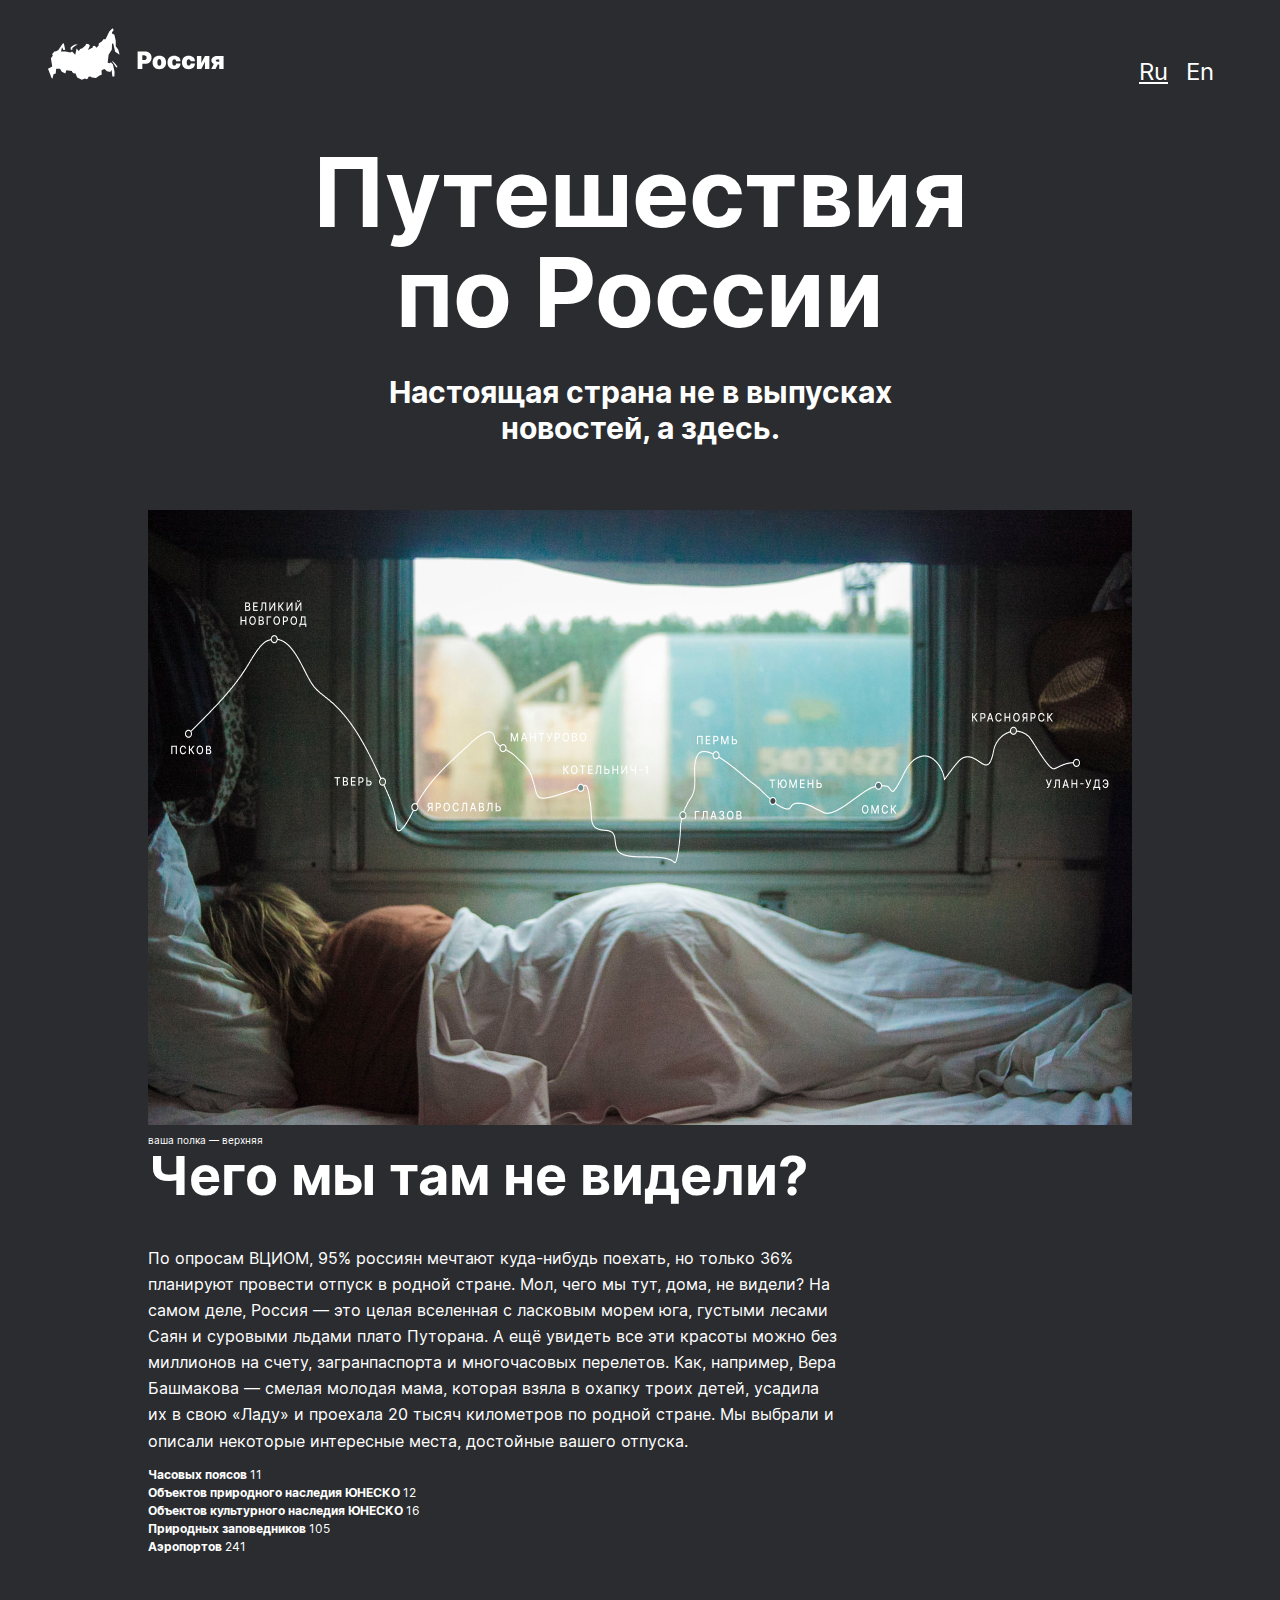
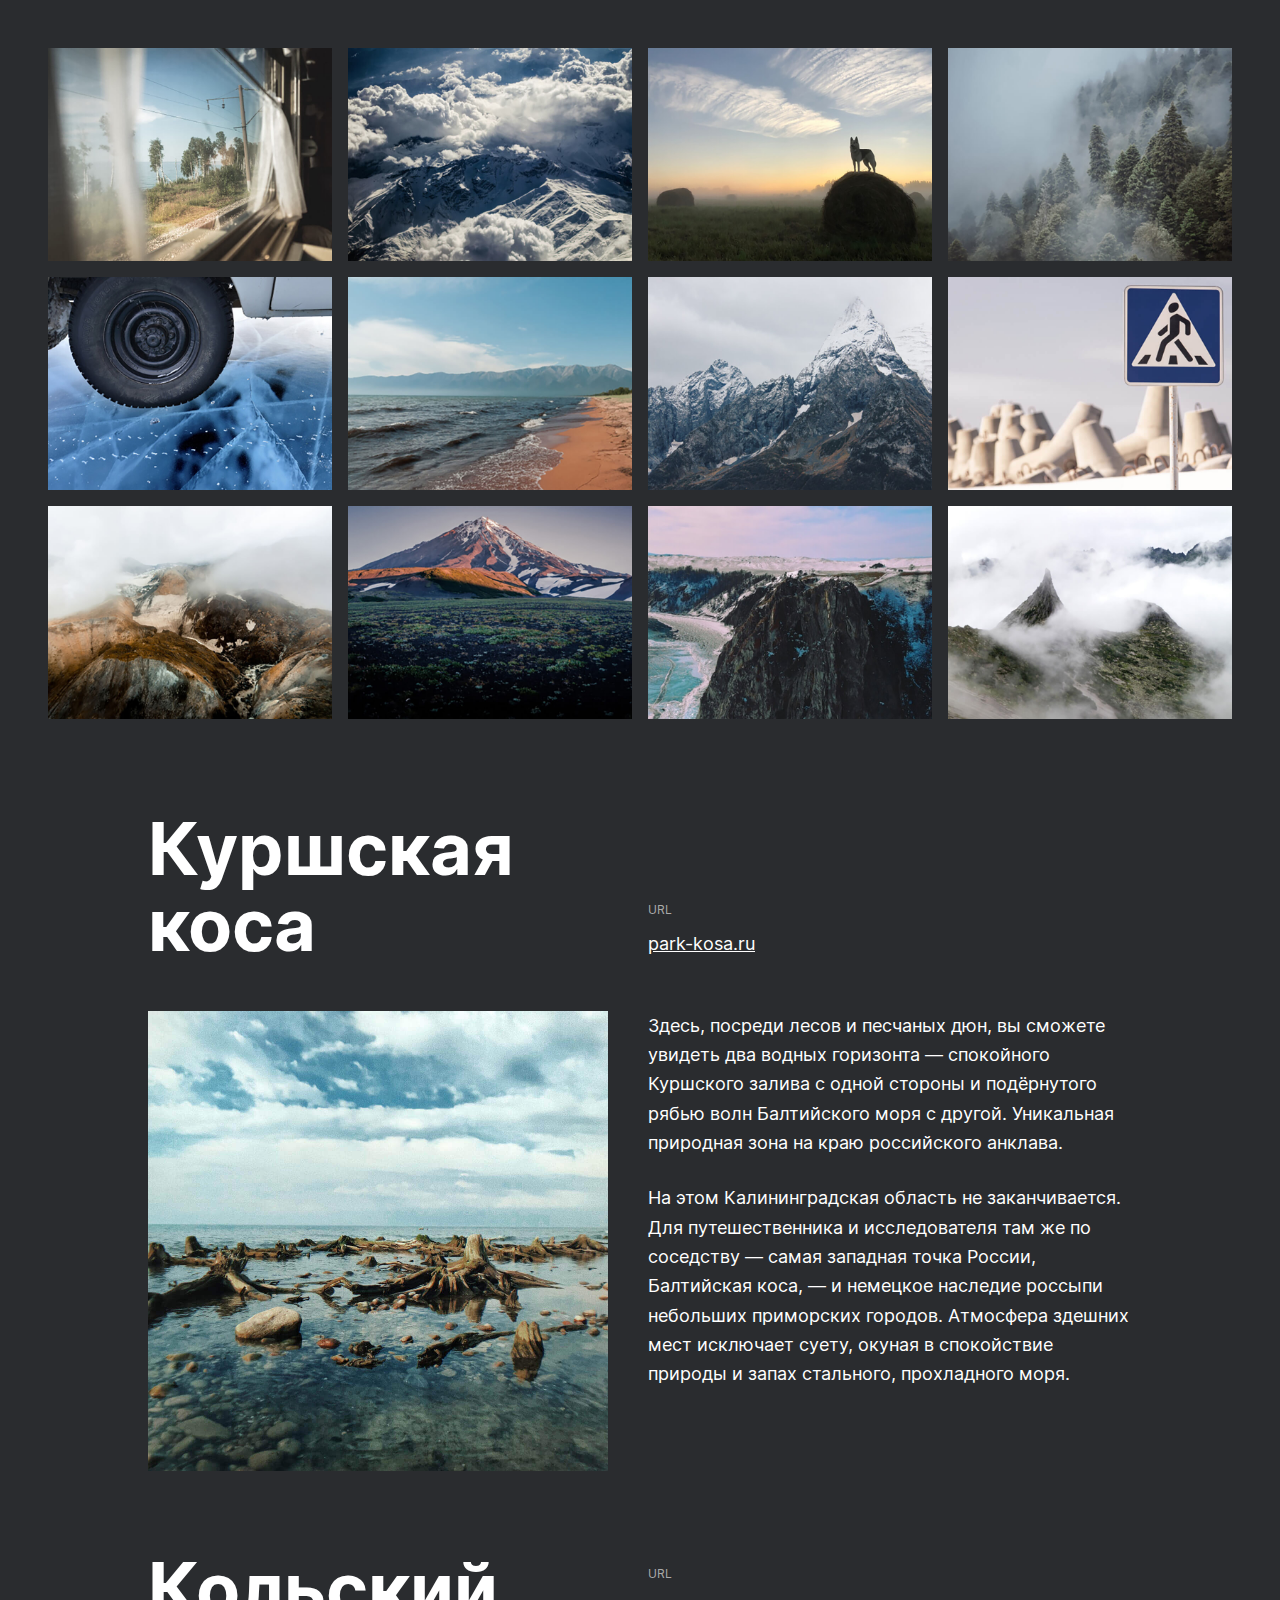
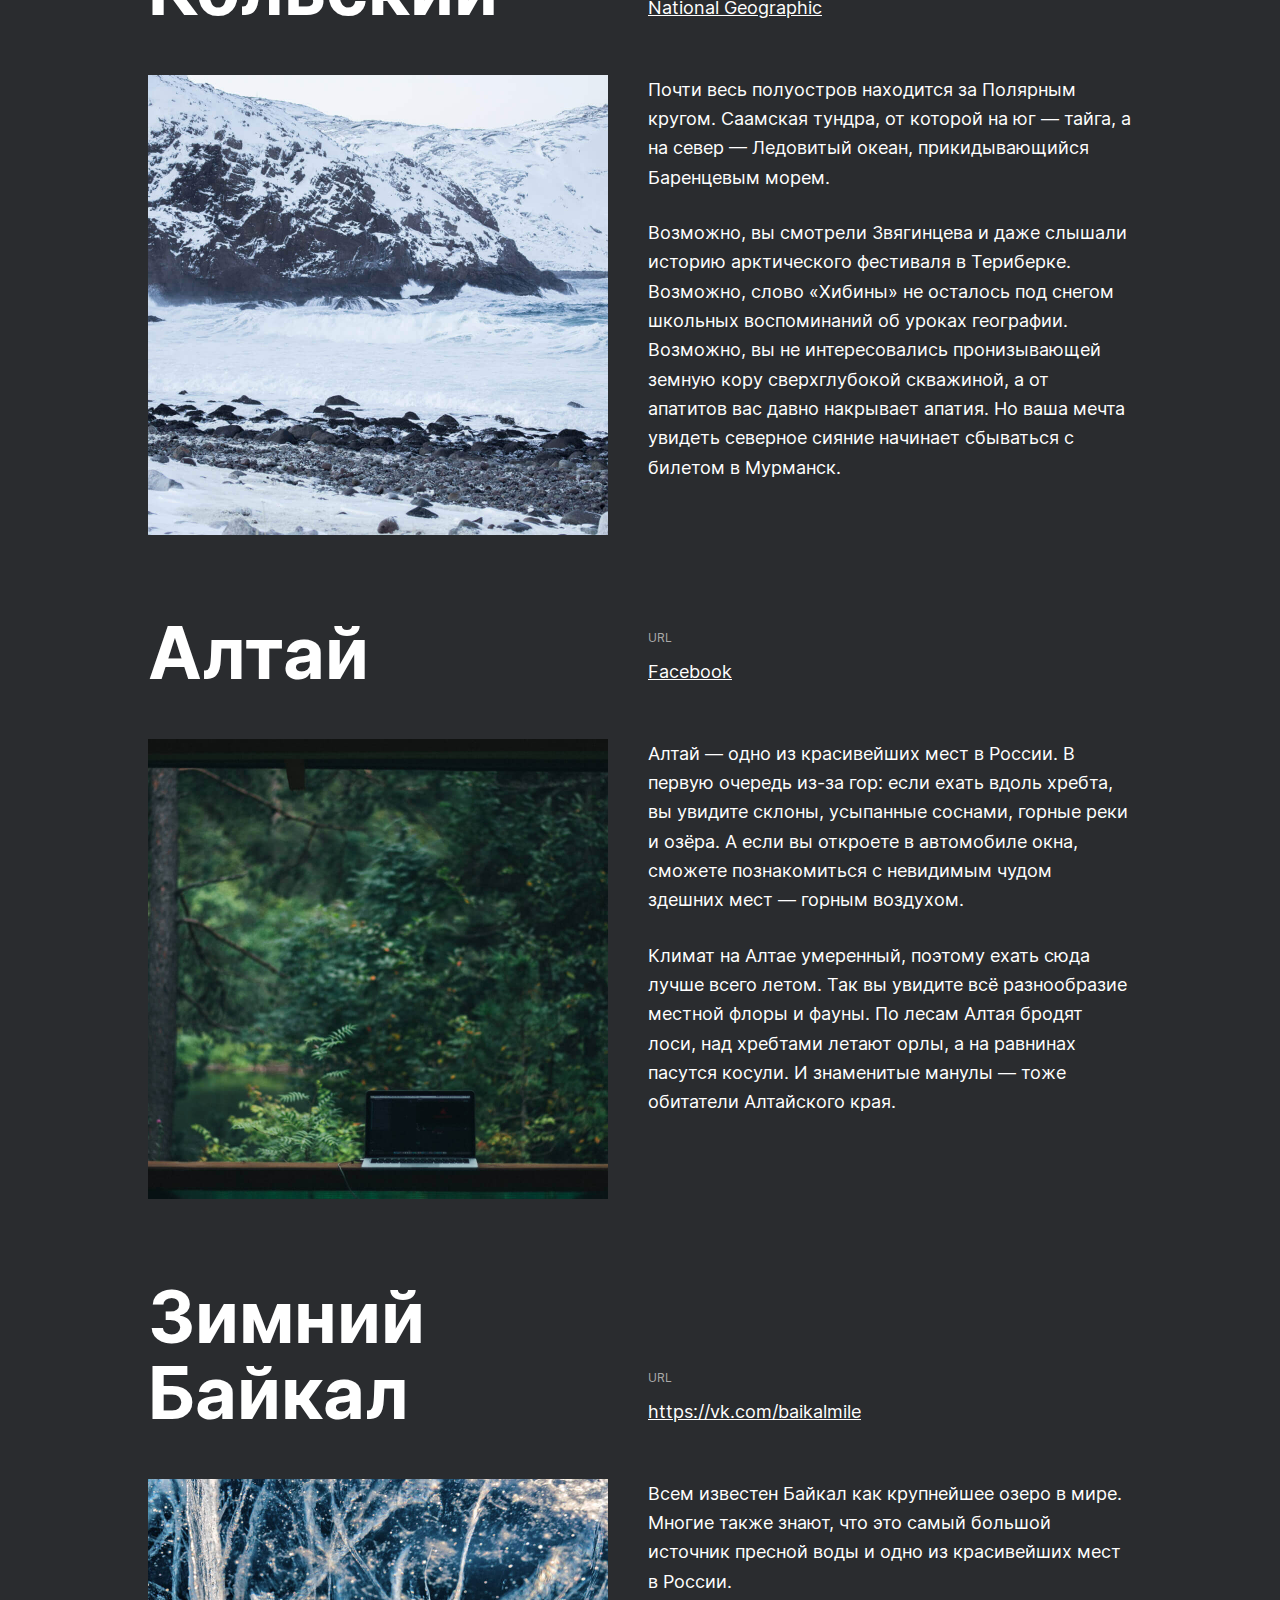
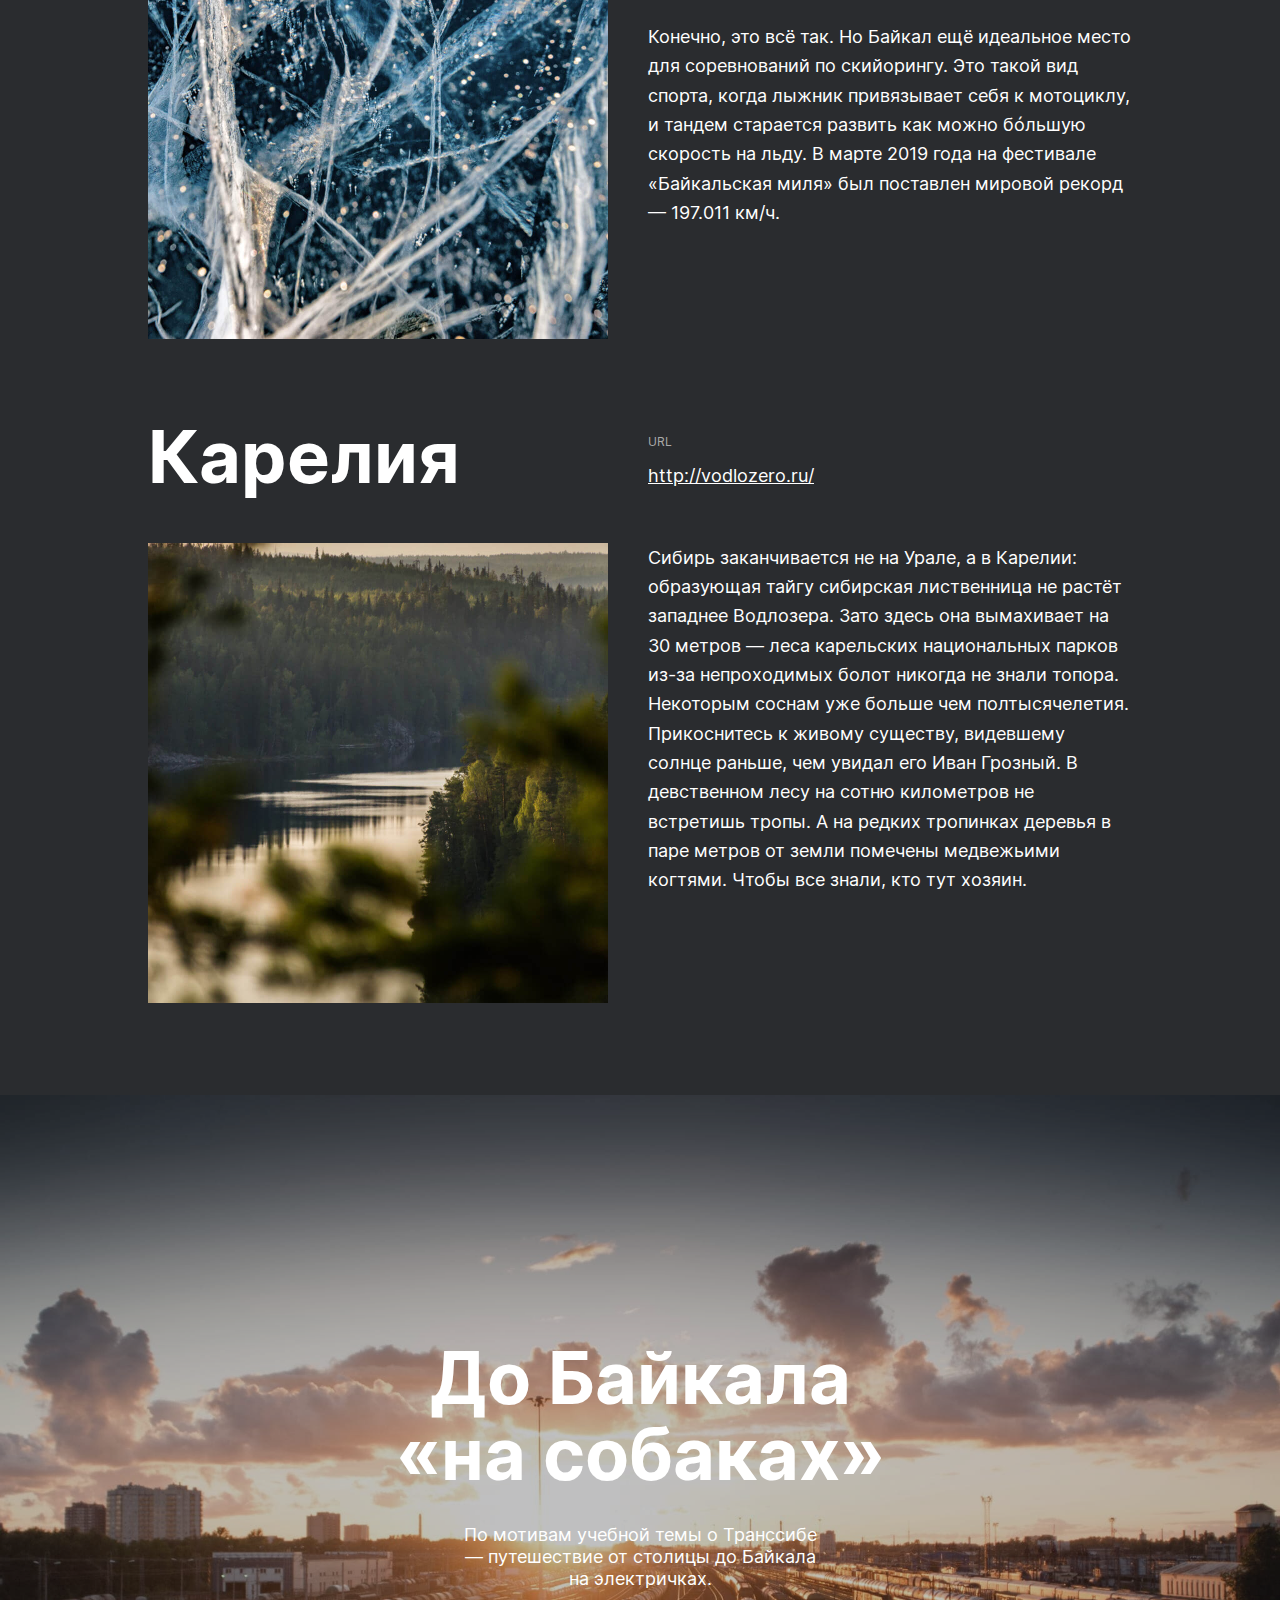
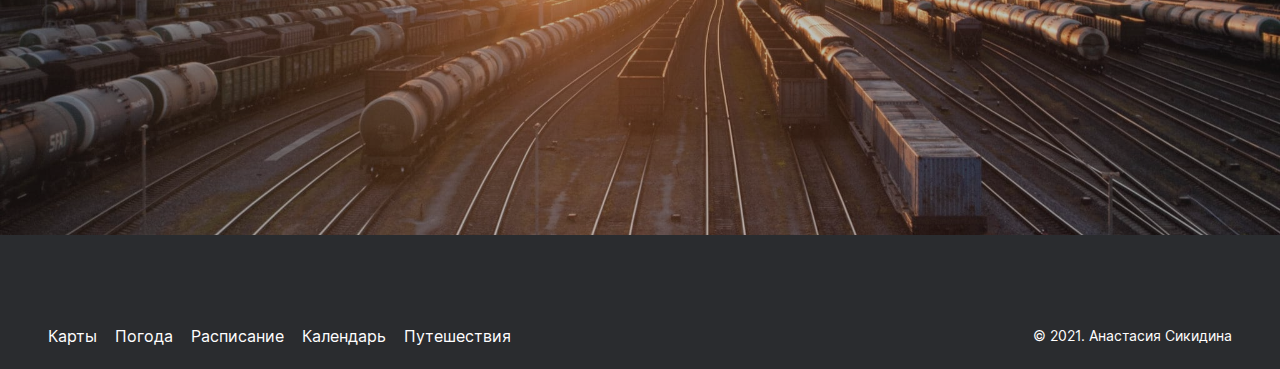
==== russian_travel/index.html @ 7a3e885a "Add files via upload" ====
<!DOCTYPE html>
<html lang="ru">
<head>
  <meta charset="UTF-8">
  <meta name="viewport" content="width=device-width, initial-scale=1.0">
  <title>Путешествия по России</title>
  <link rel="stylesheet" href="./pages/index.css">
</head>

<body>
    
  <div class="page">

    <header class="header">

        <img class="header__logo" src="./images/header-logo.svg" alt="Россия логотип">
        <ul class="header__lang-links">
            <li>
              <a href="#" class="header__lang-link header__lang-link_active">Ru</a>
            </li>
            <li>
              <a href="#" class="header__lang-link">En</a>
            </li>
        </ul>

    </header>

    <main class="content">

      <section class="lead">

        <h1 class="lead__title">Путешествия по России</h1>
        <h2 class="lead__subtitle">Настоящая страна не в выпусках новостей, а здесь.</h2>
        <img class="lead__image" src="./images/polka__lead.png" alt="Верхняя полка">
        <p class="lead__caption">ваша полка — верхняя</p>
     
      </section>

      <section class="intro">

        <h2 class="intro__title">Чего мы там не видели?</h2>

        <p class="intro__text">По опросам ВЦИОМ, 95% россиян мечтают куда-нибудь поехать, но только 36%
                               планируют провести отпуск в родной стране. Мол, чего мы тут, дома, не видели? На 
                               самом деле, Россия — это целая вселенная с ласковым морем юга, густыми лесами 
                               Саян и суровыми льдами плато Путорана. А ещё увидеть все эти красоты можно без 
                               миллионов на счету, загранпаспорта и многочасовых перелетов. Как, например, Вера 
                               Башмакова — смелая молодая мама, которая взяла в охапку троих детей, усадила их 
                               в свою «Ладу» и проехала 20 тысяч километров по родной стране. Мы выбрали и 
                               описали некоторые интересные места, достойные вашего отпуска.
                              </p>
        
        <ul class="intro__list">
          <li class="intro__list-item">Часовых поясов <span class="intro__list-number">11</span></li> 
          
          <li class="intro__list-item">Объектов природного наследия ЮНЕСКО <span class="intro__list-number">12</span></li>

          <li class="intro__list-item">Объектов культурного наследия ЮНЕСКО <span class="intro__list-number">16</span></li>

          <li class="intro__list-item">Природных заповедников <span class="intro__list-number">105</span></li>

          <li class="intro__list-item">Аэропортов <span class="intro__list-number">241</span></li>
        </ul>                      
      </section>

      <section class="photo-grid">
        <img class="photo-grid__item" src="./images/photo-grid-train.jpg" alt="train">

        <img class="photo-grid__item" src="./images/photo-grid-atharva-tulsi.jpg" alt="mountins">

        <img class="photo-grid__item" src="./images/photo-grid-tuman.jpg" alt="fog">

        <img class="photo-grid__item" src="./images/photo-grid-sochi.jpg" alt="sochi">

        <img class="photo-grid__item" src="./images/photo-grid-arisa.jpg" alt="ice">

        <img class="photo-grid__item" src="./images/photo-grid-baikal.jpg" alt="baikal">

        <img class="photo-grid__item" src="./images/photo-grid-elbrus.jpg" alt="elbrus">

        <img class="photo-grid__item" src="./images/photo-grid-kondratiev.jpg" alt="sign">

        <img class="photo-grid__item" src="./images/photo-grid-kamchatka-1.jpg" alt="kamchatka">

        <img class="photo-grid__item" src="./images/photo-grid-kamchatka-2.jpg" alt="kamchatka2">

        <img class="photo-grid__item" src="./images/photo-grid-baikal-2.jpg" alt="baikal2">

        <img class="photo-grid__item" src="./images/photo-grid-ergaki.jpg" alt="ergaki">

      </section>
      
      <section class="places">
        <article class="place">

          <h2 class="place__title">Куршская коса</h2>

          <div class="place__website">
            <p class="place__url-heading">URL</p>

            <a class="place__link" href="http://park-kosa.ru" target="_blank" rel="noopener">park-kosa.ru</a>

          </div>  

          <img class="place__image" src="./images/place-kosa.jpg" alt="kurshskaiya kosa">

          <div class="place__paragraphs">
              <p class="place__paragraph">Здесь, посреди лесов и песчаных дюн, вы сможете
                                        увидеть два водных горизонта — спокойного
                                        Куршского залива с одной стороны и подёрнутого
                                        рябью волн Балтийского моря с другой. Уникальная 
                                        природная зона на краю российского анклава.
                                      </p>

              <p class="place__paragraph">На этом Калининградская область не заканчивается. 
                                        Для путешественника и исследователя там же по 
                                        соседству — самая западная точка России, 
                                        Балтийская коса, — и немецкое наследие россыпи 
                                        небольших приморских городов. Атмосфера здешних 
                                        мест исключает суету, окуная в спокойствие 
                                        природы и запах стального, прохладного моря.
                                      </p>
          </div>

        </article>

        <article class="place">

          <h2 class="place__title">Кольский</h2>

          <div class="place__website">
            <p class="place__url-heading">URL</p>

            <a class="place__link" href="https://yourshot.nationalgeographic.com/photos/?keywords=kolskiy" target="_blank" rel="noopener">National Geographic</a>
          
          </div>  
          
          <img class="place__image" src="./images/place-kolsky.jpg" alt="kolsky">

          <div class="place__paragraphs">
              <p class="place__paragraph">Почти весь полуостров находится за Полярным 
                                        кругом. Саамская тундра, от которой на юг — 
                                        тайга, а на север — Ледовитый океан, 
                                        прикидывающийся Баренцевым морем.
                                      </p>

              <p class="place__paragraph">Возможно, вы смотрели Звягинцева и даже слышали 
                                        историю арктического фестиваля в Териберке. 
                                        Возможно, слово «Хибины» не осталось под снегом 
                                        школьных воспоминаний об уроках географии. 
                                        Возможно, вы не интересовались пронизывающей 
                                        земную кору сверхглубокой скважиной, а от апатитов 
                                        вас давно накрывает апатия. Но ваша мечта увидеть 
                                        северное сияние начинает сбываться с билетом
                                        в Мурманск.
                                      </p>   
          </div>                                                 
          

        </article>

        <article class="place">

          <h2 class="place__title">Алтай</h2>

          <div class="place__website">
            <p class="place__url-heading">URL</p>

            <a class="place__link" href=" https://www.facebook.com/vera.bashmakova/posts/10156011613718822" target="_blank" rel="noopener">Facebook</a>

          </div>

          <img class="place__image" src="./images/place-altai.jpg" alt="altai">
          
          <div class="place__paragraphs">
              <p class="place__paragraph">Алтай — одно из красивейших мест в России. 
                                        В первую очередь из-за гор: если ехать вдоль хребта, 
                                        вы увидите склоны, усыпанные соснами, горные реки 
                                        и озёра. А если вы откроете в автомобиле окна, 
                                        сможете познакомиться с невидимым чудом здешних 
                                        мест — горным воздухом.
                                      </p>

              <p class="place__paragraph">Климат на Алтае умеренный, поэтому ехать сюда 
                                        лучше всего летом. Так вы увидите всё разнообразие 
                                        местной флоры и фауны. По лесам Алтая бродят 
                                        лоси, над хребтами летают орлы, а на равнинах 
                                        пасутся косули. И знаменитые манулы — тоже 
                                        обитатели Алтайского края.
                                      </p>                          
          </div>
          
        </article>

        <article class="place">
          <h2 class="place__title">Зимний Байкал</h2>

          <div class="place__website">
            <p class="place__url-heading">URL</p>
            
            <a class="place__link" href="https://vk.com/baikalmile" target="_blank" rel="noopener">https://vk.com/baikalmile</a>

          </div>

          <img class="place__image" src="./images/place-winter-baikal.jpg" alt="baikal">

          <div class="place__paragraphs">
              <p class="place__paragraph">Всем известен Байкал как крупнейшее озеро 
                                        в мире. Многие также знают, что это самый большой 
                                        источник пресной воды и одно из красивейших мест 
                                        в России.
                                      </p>

              <p class="place__paragraph">Конечно, это всё так. Но Байкал ещё идеальное 
                                        место для соревнований по скийорингу. Это такой 
                                        вид спорта, когда лыжник привязывает себя 
                                        к мотоциклу, и тандем старается развить как можно 
                                        бóльшую скорость на льду. В марте 2019 года на 
                                        фестивале «Байкальская миля» был поставлен 
                                        мировой рекорд — 197.011 км/ч.
                                      </p> 
          </div>                                                   
        
        </article>

        <article class="place">
          <h2 class="place__title">Карелия</h2>

          <div class="place__website">
            <p class="place__url-heading">URL</p>

            <a class="place__link" href="http://vodlozero.ru" target="_blank" rel="noopener">http://vodlozero.ru/</a>

          </div>

          <img class="place__image" src="./images/place-karelia.jpg" alt="karelia">
          
          <div class="place__paragraphs">
              <p class="place__paragraph">Сибирь заканчивается не на Урале, а в Карелии: 
                                        образующая тайгу сибирская лиственница не растёт 
                                        западнее Водлозера. Зато здесь она вымахивает на 
                                        30 метров — леса карельских национальных парков 
                                        из-за непроходимых болот никогда не знали топора. 
                                        Некоторым соснам уже больше чем полтысячелетия. 
                                        Прикоснитесь к живому существу, видевшему 
                                        солнце раньше, чем увидал его Иван Грозный. 
                                        В девственном лесу на сотню километров не 
                                        встретишь тропы. А на редких тропинках деревья 
                                        в паре метров от земли помечены медвежьими 
                                        когтями. Чтобы все знали, кто тут хозяин.
                                      </p>
          </div>                          

        </article>
      </section>

      <section class="cover">

        <a class="cover__overlay" href="https://stampsy.com/na-elektrichkakh-do-baikala" target="_blank" rel="noopener">
        
          <h2 class="cover__title">До Байкала «на собаках»</h2>

          <p class="cover__subtitle">По мотивам учебной темы о Транссибе 
                                     — путешествие от столицы до Байкала 
                                     на электричках.
                                    </p>

        </a>
      </section>


    </main>

    <footer class="footer">
      <nav class="footer__nav">
        <ul class="footer__links">
          <li class="footer__link">
            <a class="footer__link-item" href="https://yandex.ru/maps" target="_blank" rel="noopener">Карты</a>
          </li>

          <li class="footer__link">
            <a class="footer__link-item" href="https://yandex.ru/pogoda" target="_blank" rel="noopener">Погода</a>
          </li>

          <li class="footer__link">
            <a class="footer__link-item" href="https://rasp.yandex.ru" target="_blank" rel="noopener">Расписание</a>
          </li>

          <li class="footer__link">
            <a class="footer__link-item" href="https://calendar.yandex.ru" target="_blank" rel="noopener">Календарь</a>
          </li>

          <li class="footer__link">
            <a class="footer__link-item" href="https://travel.yandex.ru" target="_blank" rel="noopener">Путешествия</a>
          </li>
        </ul>
      </nav>

      <a class="footer__copyright" href="https://www.instagram.com/_anastas_s_/" target="_blank" rel="noopener">&copy; 2021. Анастасия Сикидина</a>
    </footer>

  </div>
</body>  
</html>
---- russian_travel/pages/index.css ----
@import url(../vendor/normalize.css);

@import url(../fonts/fonts.css);
/*
@import url(../blocks/root/root.css);*/
@import url(../blocks/page/page.css);
@import url(../blocks/header/header.css);
@import url(../blocks/lead/lead.css);
@import url(../blocks/intro/intro.css);
@import url(../blocks/photo-grid/photo-grid.css);
@import url(../blocks/places/places.css);
@import url(../blocks/place/place.css);
@import url(../blocks/cover/cover.css);
@import url(../blocks/footer/footer.css);
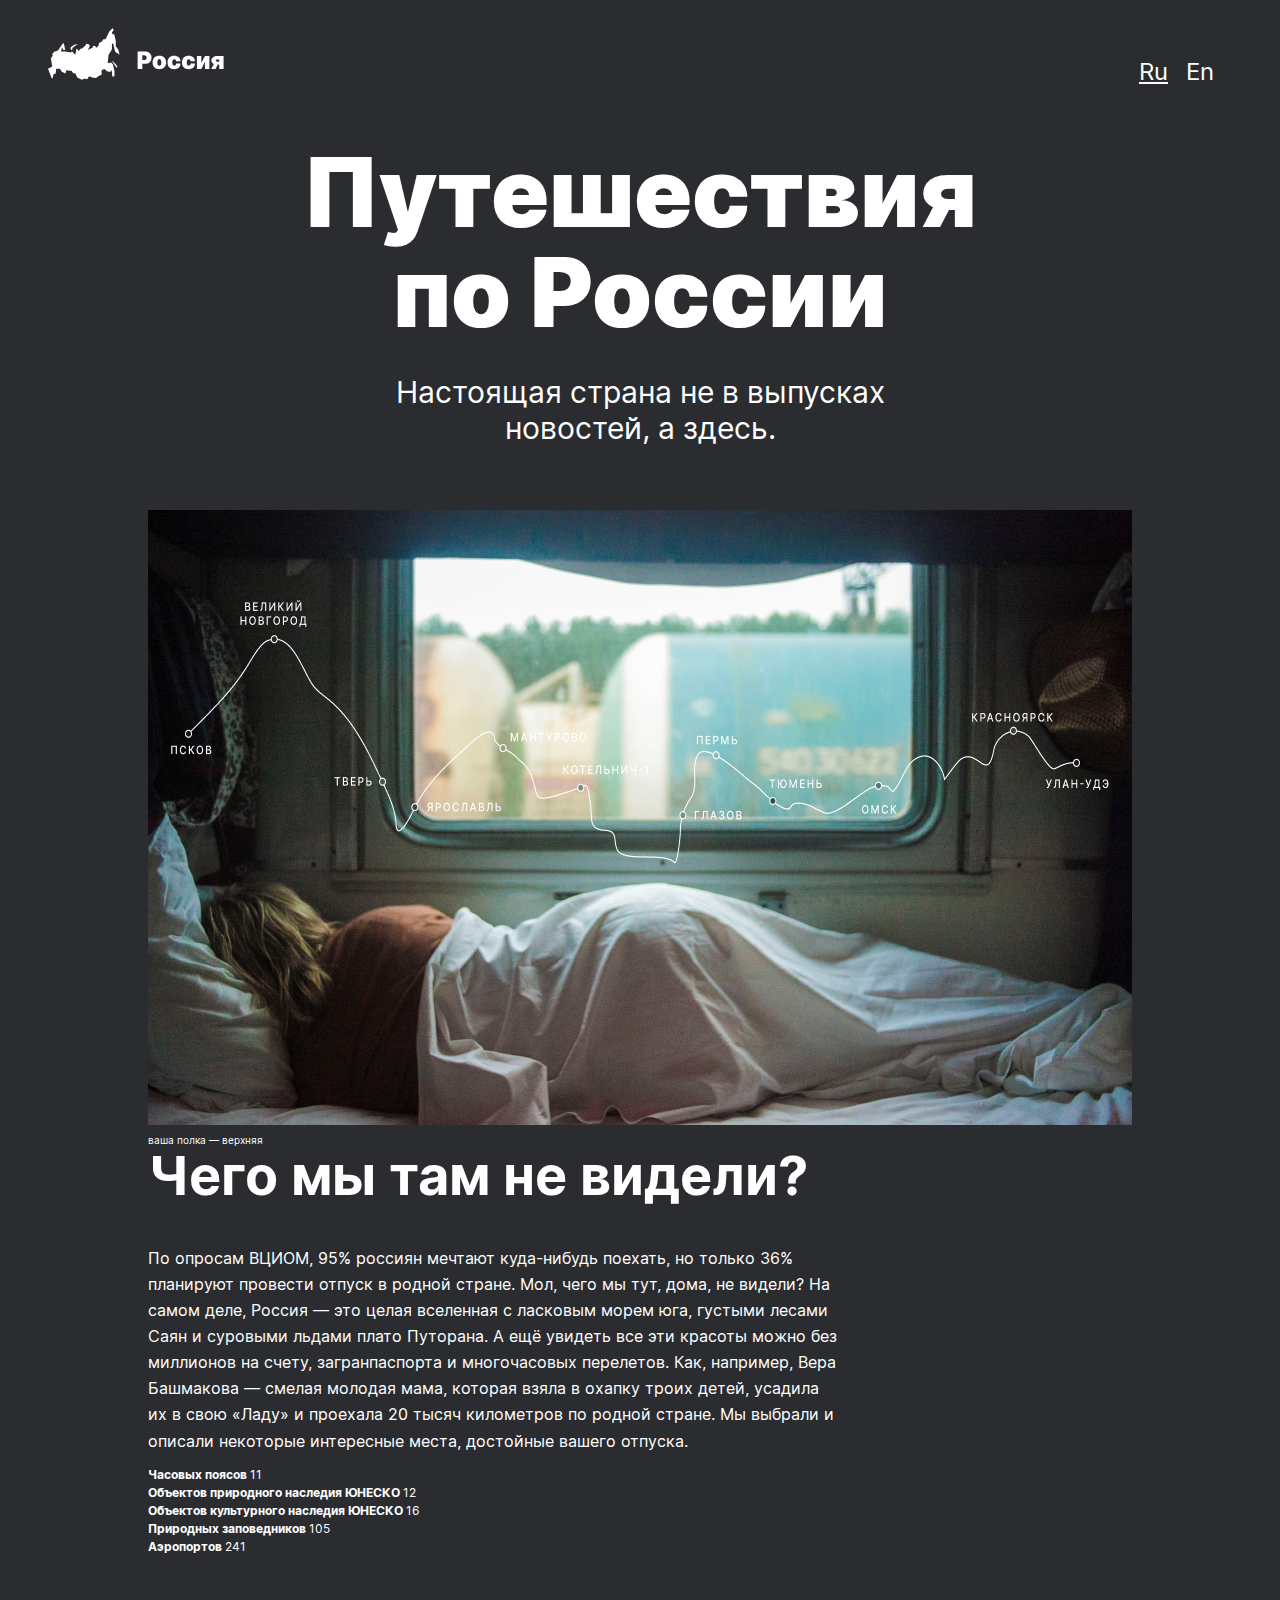
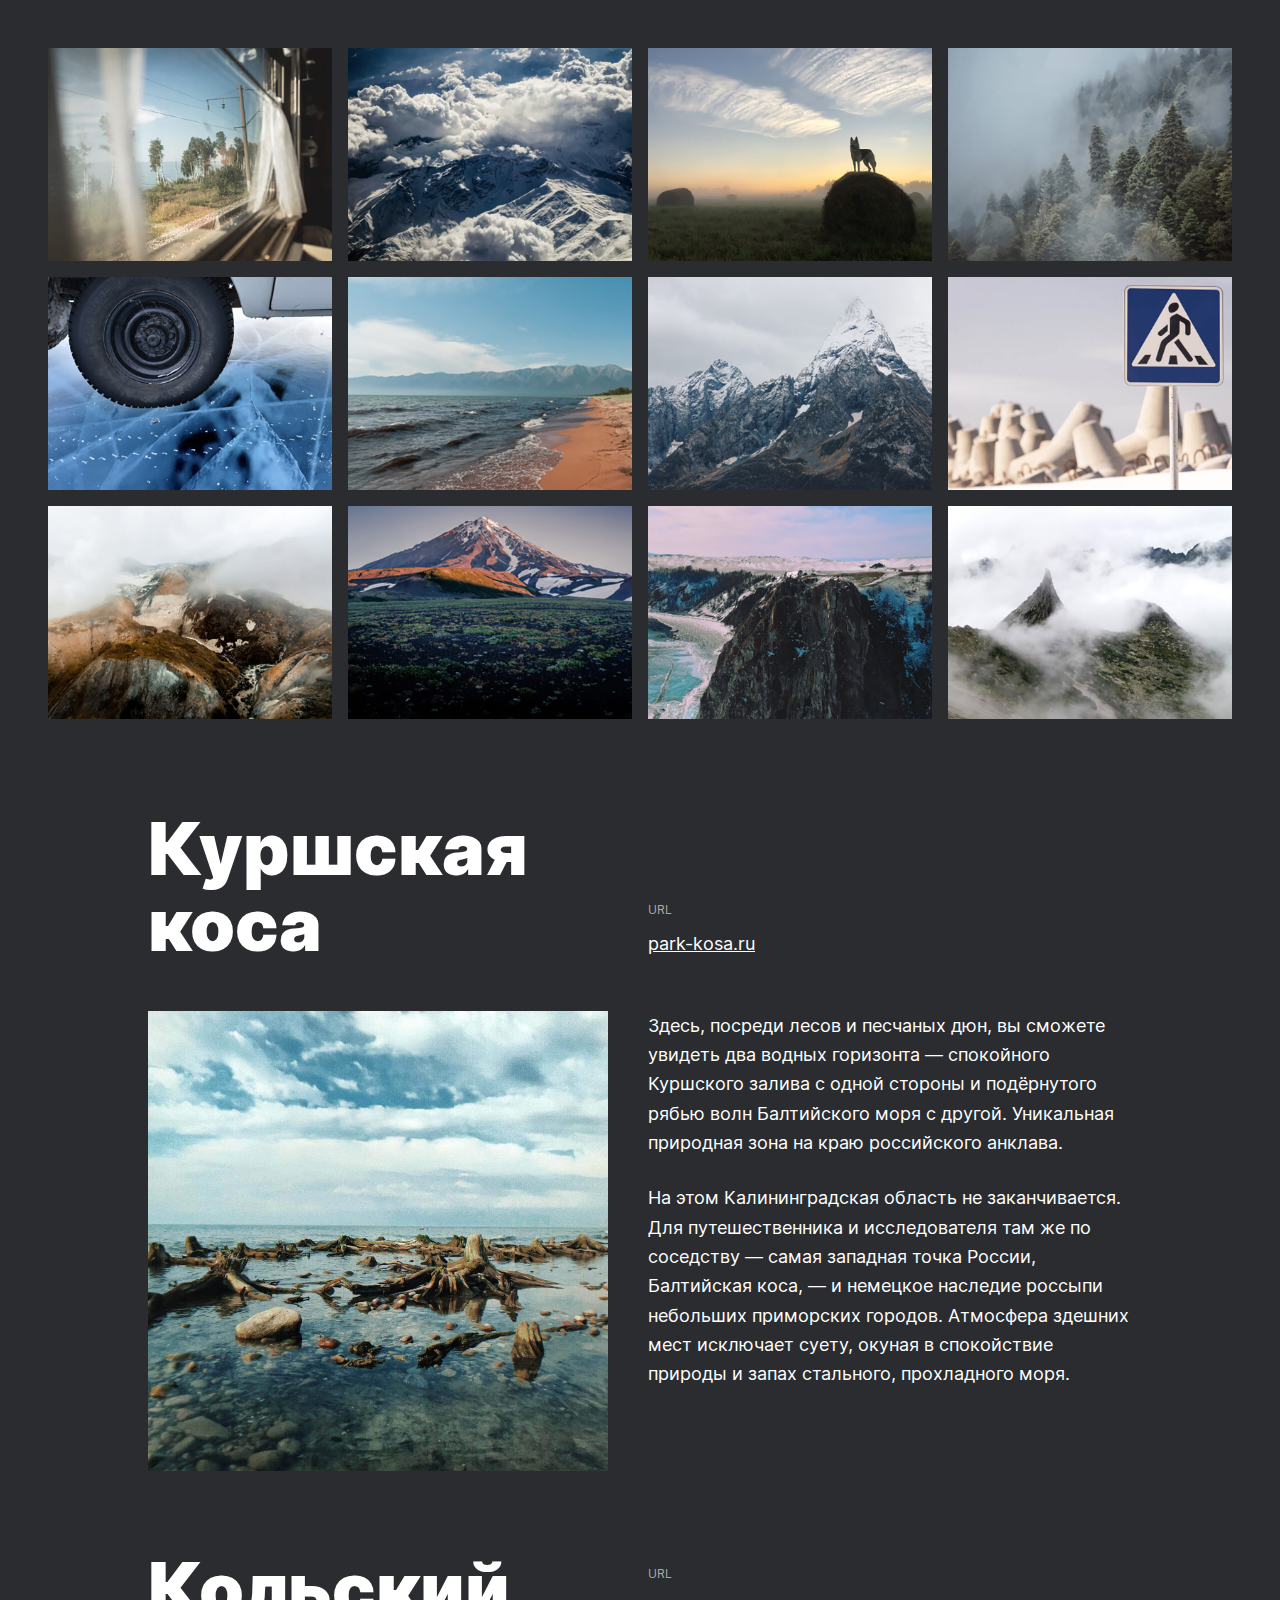
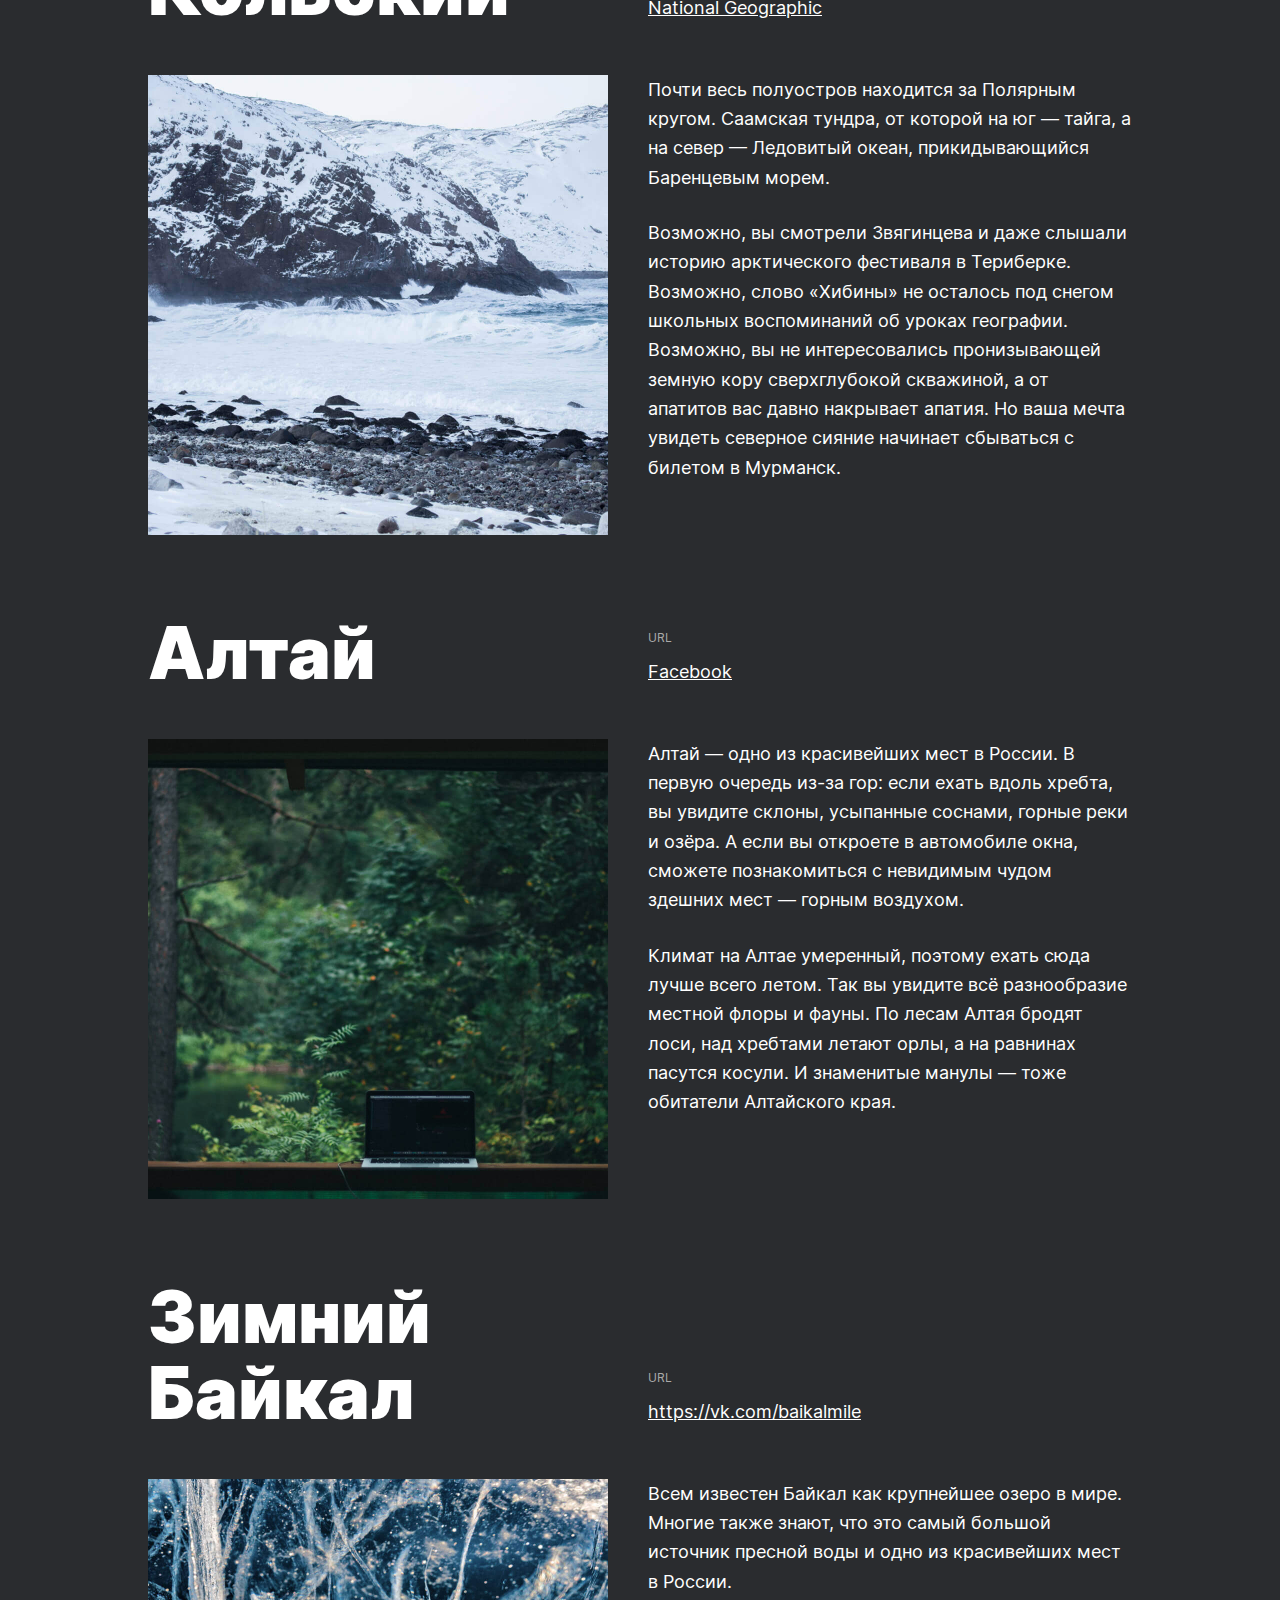
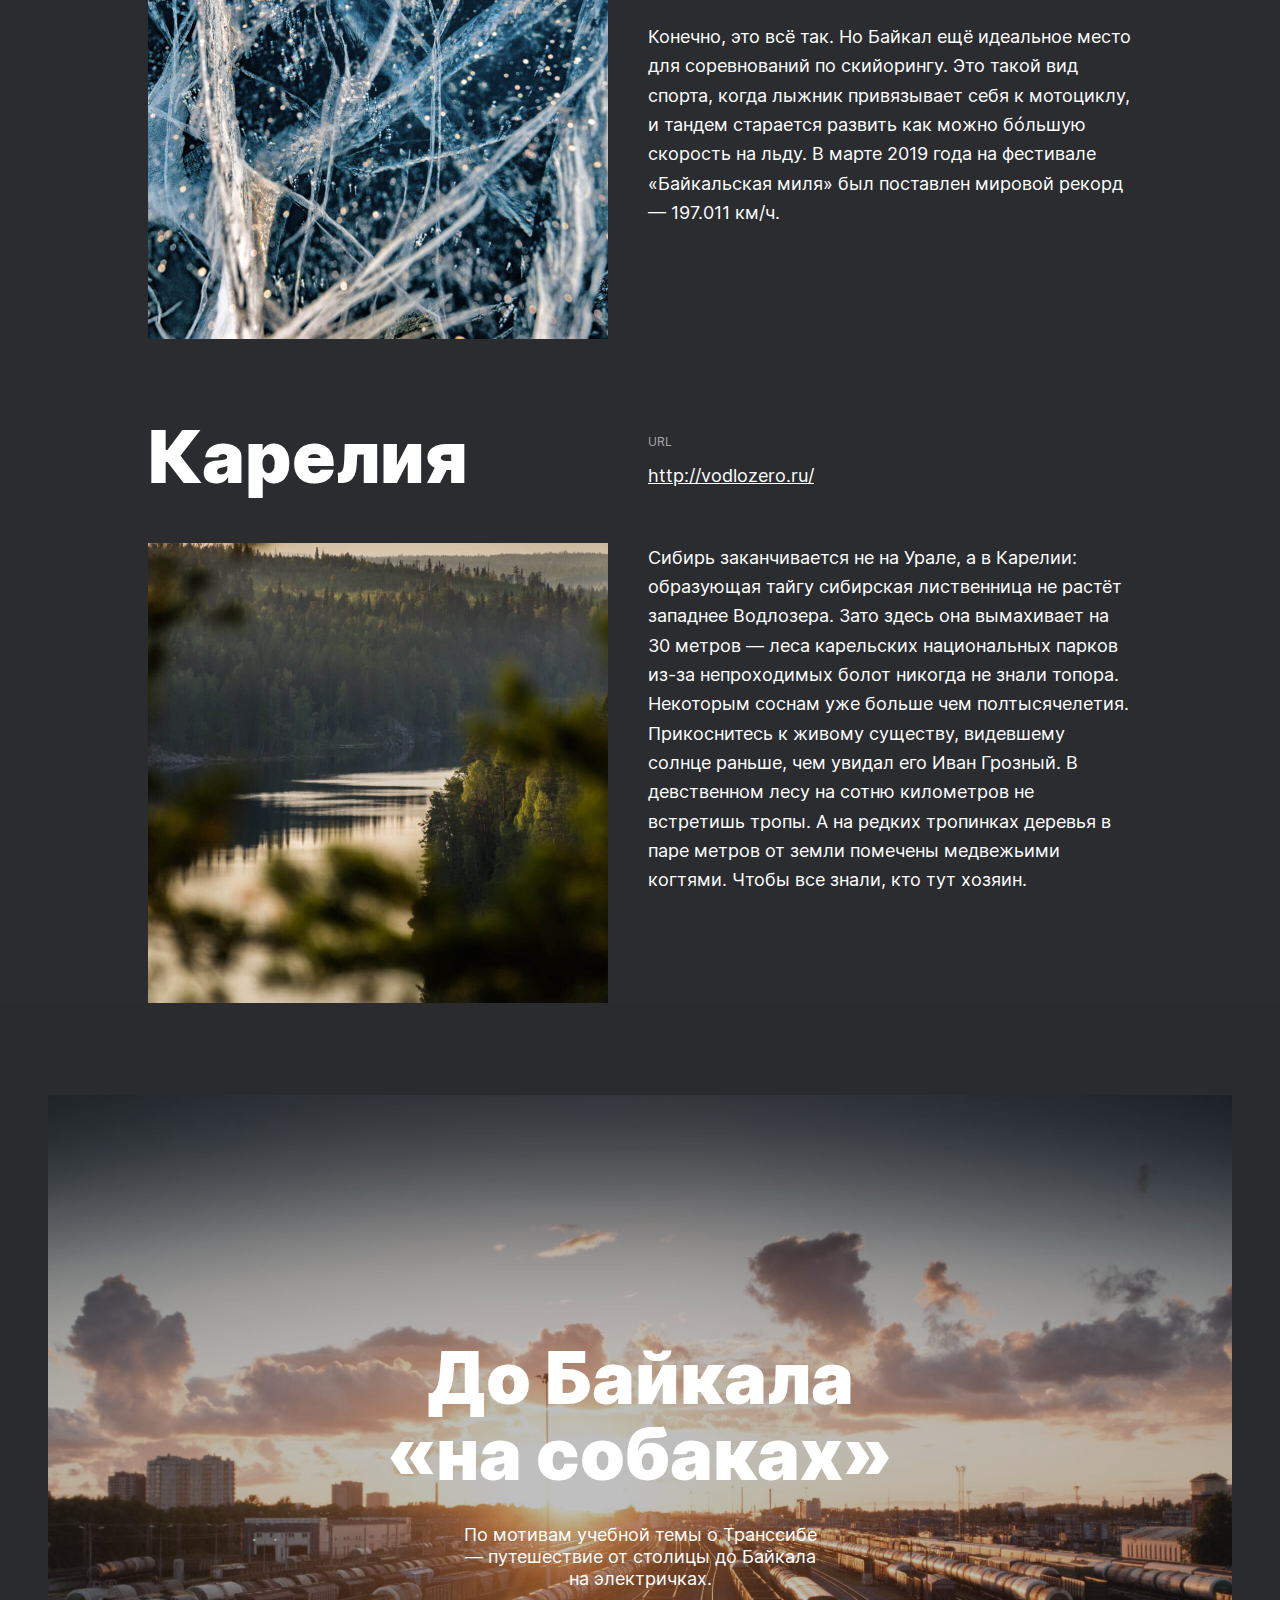
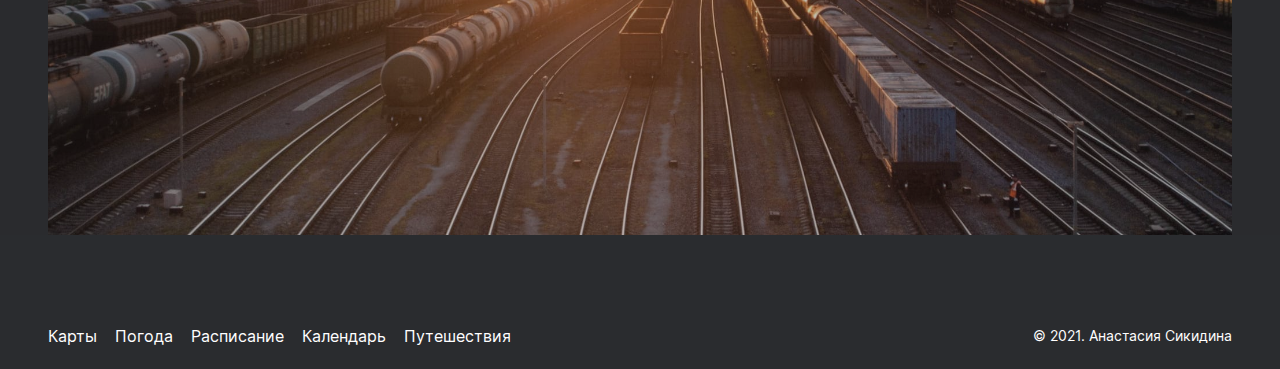
==== commit cad911df: "Add files via upload" ====
--- a/russian_travel/pages/index.css
+++ b/russian_travel/pages/index.css
@@ -1,8 +1,5 @@
 @import url(../vendor/normalize.css);
-
 @import url(../fonts/fonts.css);
-/*
-@import url(../blocks/root/root.css);*/
 @import url(../blocks/page/page.css);
 @import url(../blocks/header/header.css);
 @import url(../blocks/lead/lead.css);
